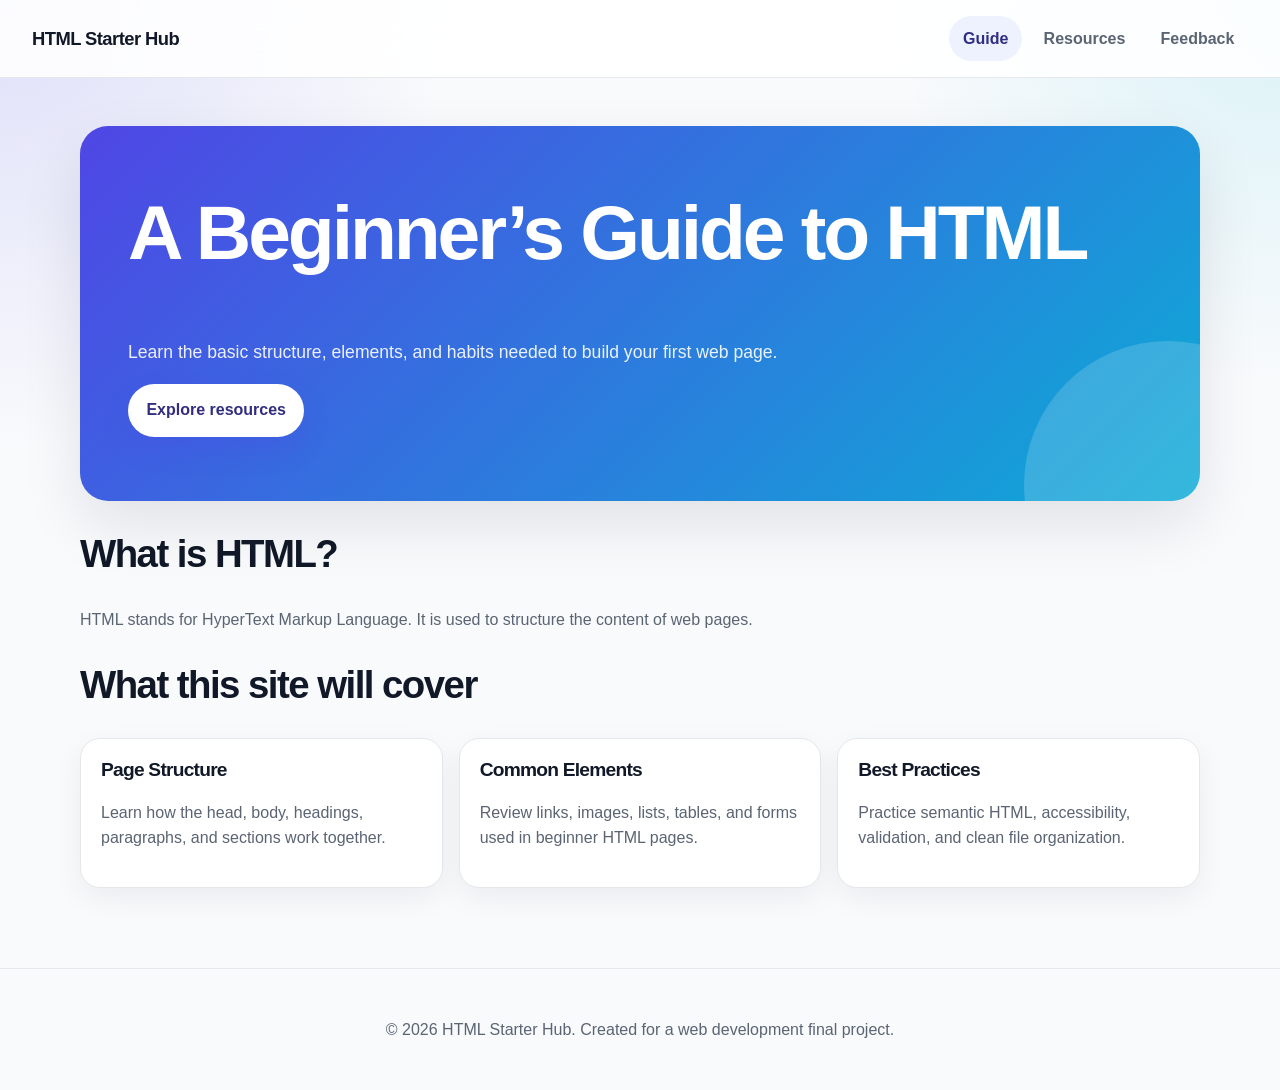
==== index.html @ e1043df8 "Add initial project scaffold Created the initial three-page structure for the HTML Starter Hub proje" ====
<!DOCTYPE html>
<html lang="en">

<head>
    <meta charset="UTF-8">
    <meta name="viewport" content="width=device-width, initial-scale=1.0">
    <title>HTML Starter Hub</title>
    <link rel="stylesheet" href="css/styles.css">
</head>

<body>
    <header class="site-header">
        <a class="site-logo" href="index.html">HTML Starter Hub</a>

        <nav aria-label="Main navigation">
            <ul class="nav-list">
                <li><a href="index.html" aria-current="page">Guide</a></li>
                <li><a href="resources.html">Resources</a></li>
                <li><a href="feedback.html">Feedback</a></li>
            </ul>
        </nav>
    </header>

    <main>
        <section class="hero">
            <h1>A Beginner’s Guide to HTML</h1>
            <p>
                Learn the basic structure, elements, and habits needed to build your first web page.
            </p>
            <a class="button" href="resources.html">Explore resources</a>
        </section>

        <section>
            <h2>What is HTML?</h2>
            <p>
                HTML stands for HyperText Markup Language. It is used to structure the content of web pages.
            </p>
        </section>

        <section>
            <h2>What this site will cover</h2>
            <div class="card-grid">
                <article class="card">
                    <h3>Page Structure</h3>
                    <p>Learn how the head, body, headings, paragraphs, and sections work together.</p>
                </article>

                <article class="card">
                    <h3>Common Elements</h3>
                    <p>Review links, images, lists, tables, and forms used in beginner HTML pages.</p>
                </article>

                <article class="card">
                    <h3>Best Practices</h3>
                    <p>Practice semantic HTML, accessibility, validation, and clean file organization.</p>
                </article>
            </div>
        </section>
    </main>

    <footer>
        <p>&copy; 2026 HTML Starter Hub. Created for a web development final project.</p>
    </footer>
</body>

</html>
---- css/styles.css ----
:root {
    --bg: #f8fafc;
    --surface: #ffffff;
    --surface-soft: #eef2ff;
    --text: #111827;
    --muted: #5b6473;
    --primary: #4f46e5;
    --primary-dark: #312e81;
    --accent: #06b6d4;
    --border: #e5e7eb;
    --success-bg: #ecfdf5;
    --success-text: #065f46;
    --shadow: 0 24px 60px rgba(15, 23, 42, 0.10);
    --radius: 1.25rem;
}

* {
    box-sizing: border-box;
}

html {
    scroll-behavior: smooth;
}

body {
    margin: 0;
    font-family: Arial, Helvetica, sans-serif;
    line-height: 1.6;
    color: var(--text);
    background:
        radial-gradient(circle at top left, rgba(79, 70, 229, 0.15), transparent 28rem),
        radial-gradient(circle at top right, rgba(6, 182, 212, 0.12), transparent 24rem),
        var(--bg);
}

img,
video,
iframe {
    max-width: 100%;
    height: auto;
}

a {
    color: var(--primary);
    text-decoration-thickness: 0.12em;
    text-underline-offset: 0.18em;
}

a:hover,
a:focus {
    color: var(--primary-dark);
}

a:focus-visible,
button:focus-visible,
input:focus-visible,
select:focus-visible,
textarea:focus-visible {
    outline: 3px solid rgba(79, 70, 229, 0.35);
    outline-offset: 3px;
}

.site-header {
    position: sticky;
    top: 0;
    z-index: 10;
    display: flex;
    flex-direction: column;
    gap: 1rem;
    padding: 1rem;
    background: rgba(255, 255, 255, 0.88);
    border-bottom: 1px solid var(--border);
    backdrop-filter: blur(18px);
}

.site-logo {
    color: var(--text);
    font-size: 1.15rem;
    font-weight: 800;
    text-decoration: none;
    letter-spacing: -0.03em;
}

.nav-list {
    display: flex;
    flex-direction: column;
    gap: 0.5rem;
    list-style: none;
    padding: 0;
    margin: 0;
}

.nav-list a {
    display: inline-block;
    padding: 0.6rem 0.85rem;
    color: var(--muted);
    font-weight: 700;
    text-decoration: none;
    border-radius: 999px;
}

.nav-list a:hover,
.nav-list a:focus,
.nav-list a[aria-current="page"] {
    color: var(--primary-dark);
    background: var(--surface-soft);
}

main {
    width: min(1120px, calc(100% - 2rem));
    margin: 0 auto;
    padding: 2rem 0 3rem;
}

section {
    margin-bottom: 2rem;
}

h1,
h2,
h3 {
    line-height: 1.1;
    margin-top: 0;
    letter-spacing: -0.04em;
}

h1 {
    font-size: clamp(2.25rem, 7vw, 4.8rem);
}

h2 {
    font-size: clamp(1.6rem, 4vw, 2.4rem);
}

h3 {
    font-size: 1.2rem;
}

p {
    color: var(--muted);
}

footer {
    padding: 2rem 1rem;
    text-align: center;
    border-top: 1px solid var(--border);
}

.hero,
.page-header {
    position: relative;
    overflow: hidden;
    padding: 3rem 1.25rem;
    color: #ffffff;
    background:
        linear-gradient(135deg, rgba(79, 70, 229, 0.96), rgba(6, 182, 212, 0.90)),
        var(--primary);
    border-radius: calc(var(--radius) + 0.5rem);
    box-shadow: var(--shadow);
}

.hero::after,
.page-header::after {
    content: "";
    position: absolute;
    width: 18rem;
    height: 18rem;
    right: -7rem;
    bottom: -8rem;
    background: rgba(255, 255, 255, 0.16);
    border-radius: 50%;
}

.hero h1,
.hero p,
.page-header h1,
.page-header p {
    position: relative;
    z-index: 1;
}

.hero p,
.page-header p {
    max-width: 680px;
    color: rgba(255, 255, 255, 0.90);
    font-size: 1.1rem;
}

.eyebrow {
    margin-bottom: 0.5rem;
    color: rgba(255, 255, 255, 0.85);
    font-size: 0.85rem;
    font-weight: 800;
    letter-spacing: 0.12em;
    text-transform: uppercase;
}

.button,
button {
    display: inline-block;
    width: fit-content;
    border: 0;
    border-radius: 999px;
    padding: 0.85rem 1.15rem;
    color: #ffffff;
    background: var(--primary);
    font: inherit;
    font-weight: 800;
    text-decoration: none;
    cursor: pointer;
    box-shadow: 0 12px 24px rgba(79, 70, 229, 0.25);
}

.hero .button {
    position: relative;
    z-index: 1;
    color: var(--primary-dark);
    background: #ffffff;
}

.button:hover,
.button:focus,
button:hover,
button:focus {
    color: #ffffff;
    background: var(--primary-dark);
}

.hero .button:hover,
.hero .button:focus {
    color: #ffffff;
    background: var(--primary-dark);
}

.content-panel,
.form-card,
.callout {
    padding: 1.25rem;
    background: rgba(255, 255, 255, 0.88);
    border: 1px solid var(--border);
    border-radius: var(--radius);
    box-shadow: 0 12px 35px rgba(15, 23, 42, 0.06);
}

.section-heading {
    max-width: 720px;
    margin-bottom: 1.5rem;
}

.card-grid {
    display: grid;
    grid-template-columns: 1fr;
    gap: 1rem;
}

.card,
.resource-card {
    padding: 1.25rem;
    background: var(--surface);
    border: 1px solid var(--border);
    border-radius: var(--radius);
    box-shadow: 0 10px 30px rgba(15, 23, 42, 0.06);
    transition: transform 180ms ease, box-shadow 180ms ease;
}

.card:hover,
.resource-card:hover {
    transform: translateY(-4px);
    box-shadow: var(--shadow);
}

.resource-card {
    display: flex;
    flex-direction: column;
    gap: 0.75rem;
}

.resource-card h3,
.resource-card p {
    margin: 0;
}

.tag {
    display: inline-block;
    width: fit-content;
    padding: 0.3rem 0.65rem;
    color: var(--primary-dark);
    background: var(--surface-soft);
    border-radius: 999px;
    font-size: 0.8rem;
    font-weight: 800;
}

.resource-card a {
    margin-top: auto;
    font-weight: 800;
}

.status-message {
    padding: 0.85rem 1rem;
    color: var(--muted);
    background: var(--surface-soft);
    border-radius: 0.9rem;
}

.callout {
    background:
        linear-gradient(135deg, rgba(238, 242, 255, 0.95), rgba(236, 253, 245, 0.95)),
        var(--surface);
}

.form-card {
    max-width: 760px;
}

.form-note {
    margin-top: -0.5rem;
}

.field {
    display: flex;
    flex-direction: column;
    gap: 0.45rem;
    margin-bottom: 1rem;
}

label {
    color: var(--text);
    font-weight: 800;
}

input,
select,
textarea {
    width: 100%;
    border: 1px solid var(--border);
    border-radius: 0.9rem;
    padding: 0.85rem 1rem;
    color: var(--text);
    background: #ffffff;
    font: inherit;
}

textarea {
    resize: vertical;
}

input:focus,
select:focus,
textarea:focus {
    border-color: var(--primary);
}

.form-response {
    margin-top: 1rem;
    font-weight: 700;
}

.success-message {
    padding: 0.9rem 1rem;
    color: var(--success-text);
    background: var(--success-bg);
    border: 1px solid rgba(6, 95, 70, 0.2);
    border-radius: 0.9rem;
}

pre {
    overflow-x: auto;
    padding: 1rem;
    color: #e5e7eb;
    background: #111827;
    border-radius: var(--radius);
}

code {
    font-family: "Courier New", Courier, monospace;
}

.two-column {
    display: grid;
    gap: 1.5rem;
}

@media (min-width: 768px) {
    .site-header {
        flex-direction: row;
        align-items: center;
        justify-content: space-between;
        padding: 1rem 2rem;
    }

    .nav-list {
        flex-direction: row;
        align-items: center;
    }

    main {
        padding-top: 3rem;
    }

    .hero,
    .page-header {
        padding: 4rem 3rem;
    }

    .content-panel,
    .form-card,
    .callout {
        padding: 2rem;
    }

    .card-grid {
        grid-template-columns: repeat(3, 1fr);
    }

    .two-column {
        grid-template-columns: 1fr 1fr;
    }
}
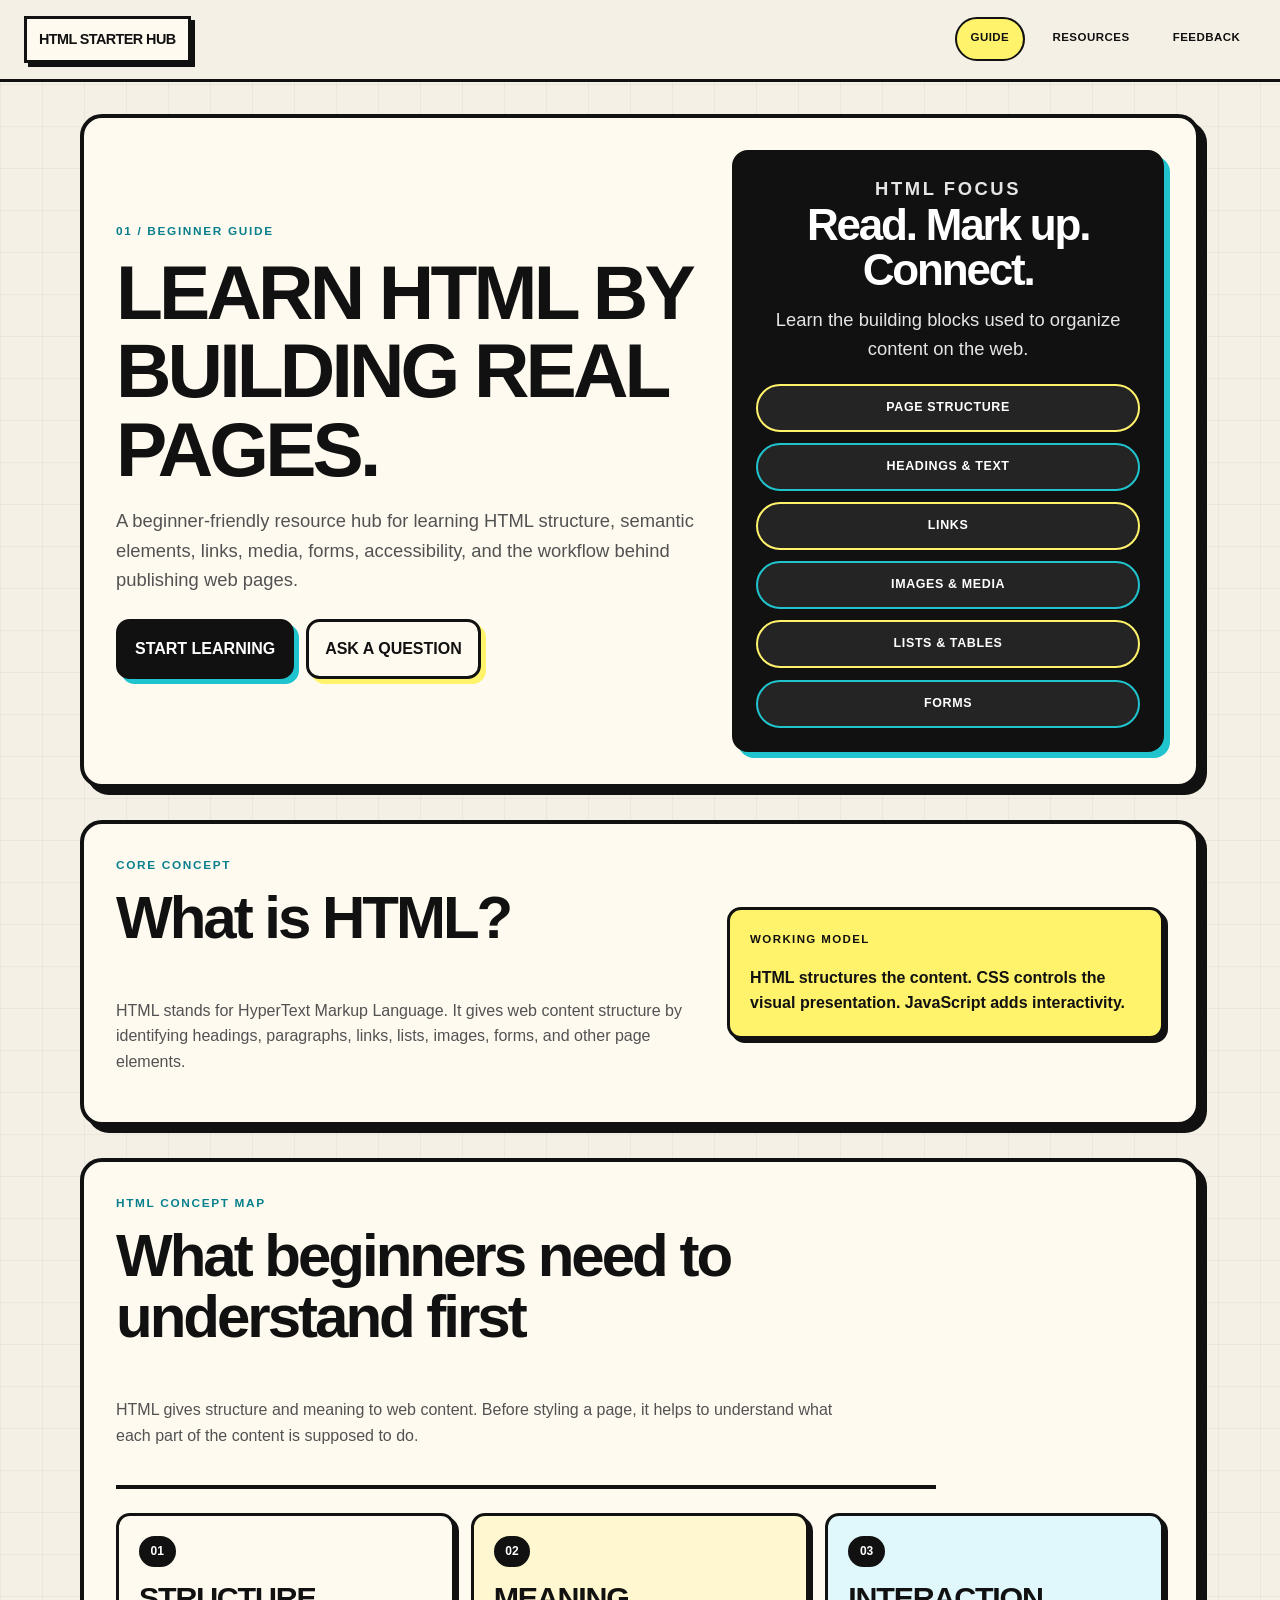
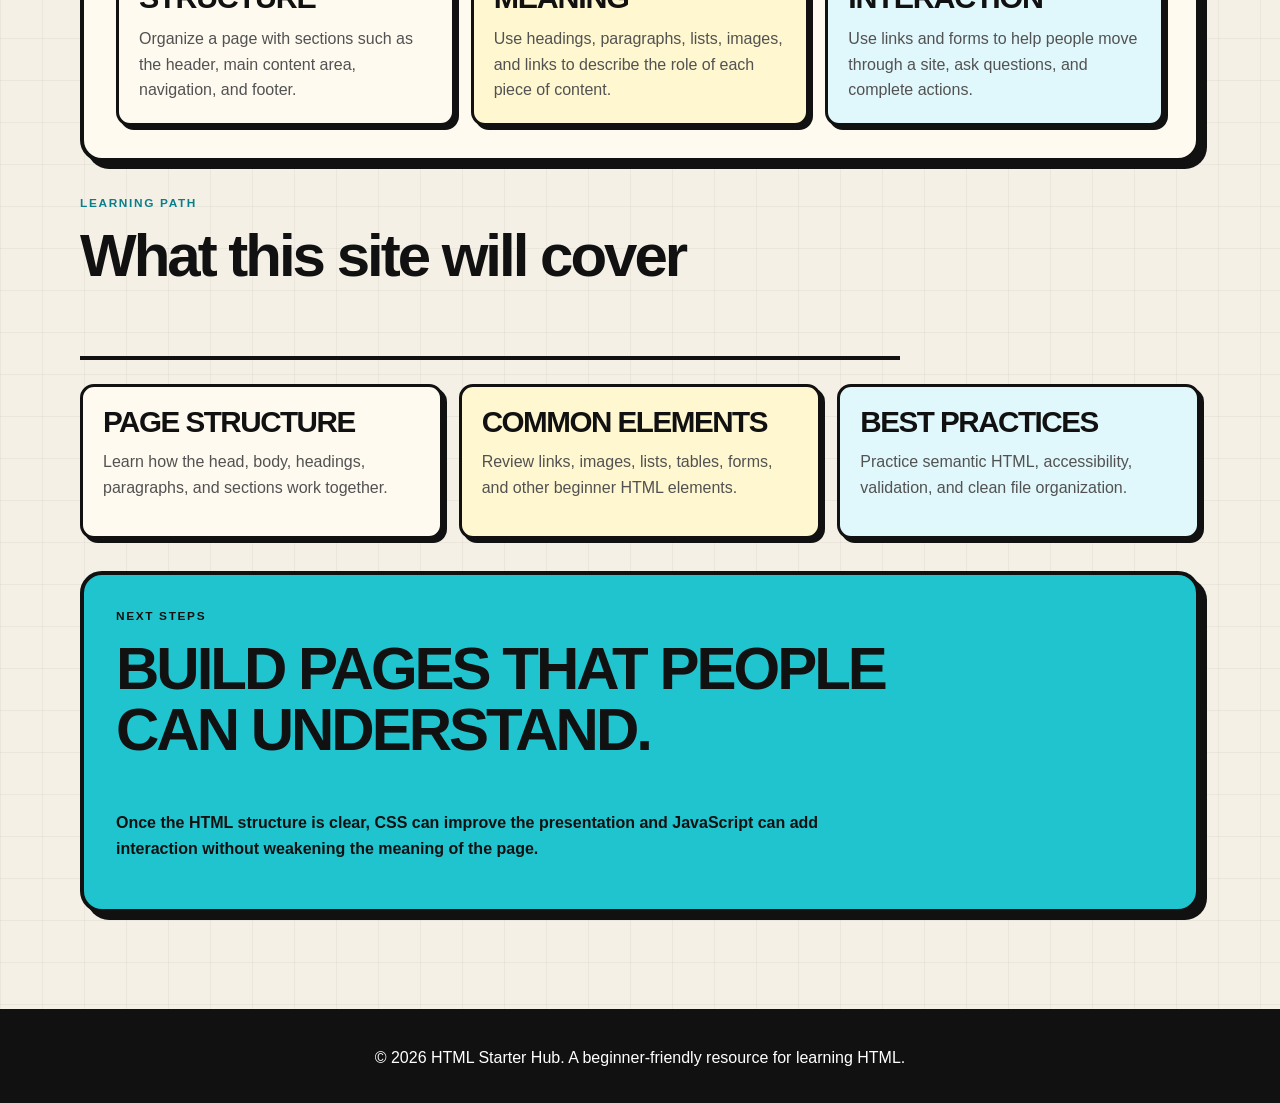
==== commit 01453070: "Apply responsive editorial redesign Replaced the stylesheet with a cleaner mobile-first responsive d" ====
--- a/index.html
+++ b/index.html
@@ -23,43 +23,147 @@
 
     <main>
         <section class="hero">
-            <h1>A Beginner’s Guide to HTML</h1>
-            <p>
-                Learn the basic structure, elements, and habits needed to build your first web page.
-            </p>
-            <a class="button" href="resources.html">Explore resources</a>
+            <div class="hero-copy">
+                <p class="eyebrow">01 / Beginner Guide</p>
+
+                <h1>
+                    Learn HTML by building real pages.
+                </h1>
+
+                <p>
+                    A beginner-friendly resource hub for learning HTML structure, semantic
+                    elements, links, media, forms, accessibility, and the workflow behind
+                    publishing web pages.
+                </p>
+
+                <div class="button-row">
+                    <a class="button" href="resources.html">Start learning</a>
+                    <a class="button button-secondary" href="feedback.html">Ask a question</a>
+                </div>
+            </div>
+
+            <aside class="hero-panel" aria-label="HTML learning focus">
+                <p class="panel-kicker">HTML focus</p>
+
+                <h2>Read. Mark up. Connect.</h2>
+
+                <p class="panel-text">
+                    Learn the building blocks used to organize content on the web.
+                </p>
+
+                <ul class="focus-list">
+                    <li>Page structure</li>
+                    <li>Headings & text</li>
+                    <li>Links</li>
+                    <li>Images & media</li>
+                    <li>Lists & tables</li>
+                    <li>Forms</li>
+                </ul>
+            </aside>
+        </section>
+
+        <section class="content-panel two-column">
+            <div>
+                <p class="eyebrow">Core concept</p>
+                <h2>What is HTML?</h2>
+                <p>
+                    HTML stands for HyperText Markup Language. It gives web content
+                    structure by identifying headings, paragraphs, links, lists, images,
+                    forms, and other page elements.
+                </p>
+            </div>
+
+            <div class="definition-box">
+                <p class="definition-label">Working model</p>
+                <p>
+                    HTML structures the content. CSS controls the visual presentation.
+                    JavaScript adds interactivity.
+                </p>
+            </div>
+        </section>
+
+        <section class="lesson-overview" aria-labelledby="lesson-overview-title">
+            <div class="lesson-intro">
+                <p class="eyebrow">HTML concept map</p>
+                <h2 id="lesson-overview-title">What beginners need to understand first</h2>
+                <p>
+                    HTML gives structure and meaning to web content. Before styling a page,
+                    it helps to understand what each part of the content is supposed to do.
+                </p>
+            </div>
+
+            <div class="lesson-list">
+                <article class="lesson-item">
+                    <p class="lesson-number">01</p>
+                    <h3>Structure</h3>
+                    <p>
+                        Organize a page with sections such as the header, main content area,
+                        navigation, and footer.
+                    </p>
+                </article>
+
+                <article class="lesson-item">
+                    <p class="lesson-number">02</p>
+                    <h3>Meaning</h3>
+                    <p>
+                        Use headings, paragraphs, lists, images, and links to describe the role
+                        of each piece of content.
+                    </p>
+                </article>
+
+                <article class="lesson-item">
+                    <p class="lesson-number">03</p>
+                    <h3>Interaction</h3>
+                    <p>
+                        Use links and forms to help people move through a site, ask questions,
+                        and complete actions.
+                    </p>
+                </article>
+            </div>
         </section>
 
         <section>
-            <h2>What is HTML?</h2>
-            <p>
-                HTML stands for HyperText Markup Language. It is used to structure the content of web pages.
-            </p>
-        </section>
+            <div class="section-heading">
+                <p class="eyebrow">Learning path</p>
+                <h2>What this site will cover</h2>
+            </div>
 
-        <section>
-            <h2>What this site will cover</h2>
             <div class="card-grid">
                 <article class="card">
                     <h3>Page Structure</h3>
-                    <p>Learn how the head, body, headings, paragraphs, and sections work together.</p>
+                    <p>
+                        Learn how the head, body, headings, paragraphs, and sections work together.
+                    </p>
                 </article>
 
                 <article class="card">
                     <h3>Common Elements</h3>
-                    <p>Review links, images, lists, tables, and forms used in beginner HTML pages.</p>
+                    <p>
+                        Review links, images, lists, tables, forms, and other beginner HTML elements.
+                    </p>
                 </article>
 
                 <article class="card">
                     <h3>Best Practices</h3>
-                    <p>Practice semantic HTML, accessibility, validation, and clean file organization.</p>
+                    <p>
+                        Practice semantic HTML, accessibility, validation, and clean file organization.
+                    </p>
                 </article>
             </div>
+        </section>
+
+        <section class="callout">
+            <p class="eyebrow">Next steps</p>
+            <h2>Build pages that people can understand.</h2>
+            <p>
+                Once the HTML structure is clear, CSS can improve the presentation and
+                JavaScript can add interaction without weakening the meaning of the page.
+            </p>
         </section>
     </main>
 
     <footer>
-        <p>&copy; 2026 HTML Starter Hub. Created for a web development final project.</p>
+        <p>&copy; 2026 HTML Starter Hub. A beginner-friendly resource for learning HTML.</p>
     </footer>
 </body>
 
--- a/css/styles.css
+++ b/css/styles.css
@@ -1,20 +1,29 @@
 :root {
-    --bg: #f8fafc;
-    --surface: #ffffff;
-    --surface-soft: #eef2ff;
-    --text: #111827;
-    --muted: #5b6473;
-    --primary: #4f46e5;
-    --primary-dark: #312e81;
-    --accent: #06b6d4;
-    --border: #e5e7eb;
-    --success-bg: #ecfdf5;
-    --success-text: #065f46;
-    --shadow: 0 24px 60px rgba(15, 23, 42, 0.10);
-    --radius: 1.25rem;
-}
-
-* {
+    --bg: #f5f0e6;
+    --surface: #fffaf0;
+    --surface-alt: #fff7cf;
+    --surface-blue: #e0f7fb;
+    --ink: #111111;
+    --muted: #525252;
+    --line: #111111;
+    --accent: #20c4cf;
+    --accent-dark: #087f8c;
+    --yellow: #fff36b;
+    --dark: #111111;
+    --white: #ffffff;
+    --success-bg: #e9f8ed;
+    --success-text: #0c5c2e;
+    --radius: 22px;
+    --shadow: 7px 7px 0 var(--line);
+    --shadow-small: 4px 4px 0 var(--line);
+    --max-width: 1120px;
+}
+
+/* Base */
+
+*,
+*::before,
+*::after {
     box-sizing: border-box;
 }
 
@@ -24,13 +33,15 @@
 
 body {
     margin: 0;
+    color: var(--ink);
+    background-color: var(--bg);
+    background-image:
+        linear-gradient(rgba(17, 17, 17, 0.045) 1px, transparent 1px),
+        linear-gradient(90deg, rgba(17, 17, 17, 0.045) 1px, transparent 1px);
+    background-size: 42px 42px;
     font-family: Arial, Helvetica, sans-serif;
     line-height: 1.6;
-    color: var(--text);
-    background:
-        radial-gradient(circle at top left, rgba(79, 70, 229, 0.15), transparent 28rem),
-        radial-gradient(circle at top right, rgba(6, 182, 212, 0.12), transparent 24rem),
-        var(--bg);
+    overflow-x: hidden;
 }
 
 img,
@@ -41,14 +52,16 @@
 }
 
 a {
-    color: var(--primary);
-    text-decoration-thickness: 0.12em;
-    text-underline-offset: 0.18em;
-}
-
-a:hover,
-a:focus {
-    color: var(--primary-dark);
+    color: inherit;
+}
+
+code {
+    font-family: "Courier New", Courier, monospace;
+}
+
+::selection {
+    color: var(--ink);
+    background: var(--yellow);
 }
 
 a:focus-visible,
@@ -56,265 +69,618 @@
 input:focus-visible,
 select:focus-visible,
 textarea:focus-visible {
-    outline: 3px solid rgba(79, 70, 229, 0.35);
-    outline-offset: 3px;
-}
+    outline: 4px solid var(--accent);
+    outline-offset: 4px;
+}
+
+/* Header and navigation */
 
 .site-header {
-    position: sticky;
-    top: 0;
-    z-index: 10;
-    display: flex;
-    flex-direction: column;
+    display: grid;
     gap: 1rem;
     padding: 1rem;
-    background: rgba(255, 255, 255, 0.88);
-    border-bottom: 1px solid var(--border);
-    backdrop-filter: blur(18px);
+    background: rgba(245, 240, 230, 0.97);
+    border-bottom: 3px solid var(--line);
 }
 
 .site-logo {
-    color: var(--text);
-    font-size: 1.15rem;
-    font-weight: 800;
+    display: inline-block;
+    width: fit-content;
+    max-width: 100%;
+    padding: 0.55rem 0.75rem;
+    color: var(--ink);
+    background: var(--surface);
+    border: 3px solid var(--line);
+    box-shadow: var(--shadow-small);
+    font-size: 0.9rem;
+    font-weight: 900;
+    letter-spacing: -0.04em;
     text-decoration: none;
-    letter-spacing: -0.03em;
+    text-transform: uppercase;
+}
+
+.site-logo:hover,
+.site-logo:focus {
+    background: var(--yellow);
 }
 
 .nav-list {
-    display: flex;
-    flex-direction: column;
+    display: grid;
+    grid-template-columns: repeat(3, minmax(0, 1fr));
     gap: 0.5rem;
-    list-style: none;
     padding: 0;
     margin: 0;
+    list-style: none;
 }
 
 .nav-list a {
-    display: inline-block;
-    padding: 0.6rem 0.85rem;
-    color: var(--muted);
-    font-weight: 700;
+    display: block;
+    min-height: 44px;
+    padding: 0.7rem 0.35rem;
+    color: var(--ink);
+    border: 2px solid transparent;
+    border-radius: 999px;
+    font-size: 0.68rem;
+    font-weight: 900;
+    letter-spacing: 0.04em;
+    text-align: center;
     text-decoration: none;
-    border-radius: 999px;
+    text-transform: uppercase;
 }
 
 .nav-list a:hover,
 .nav-list a:focus,
 .nav-list a[aria-current="page"] {
-    color: var(--primary-dark);
-    background: var(--surface-soft);
-}
+    background: var(--yellow);
+    border-color: var(--line);
+}
+
+/* Main layout */
 
 main {
-    width: min(1120px, calc(100% - 2rem));
+    width: min(100% - 1rem, var(--max-width));
     margin: 0 auto;
-    padding: 2rem 0 3rem;
+    padding: 1rem 0 4rem;
 }
 
 section {
-    margin-bottom: 2rem;
-}
+    margin-bottom: 1.5rem;
+}
+
+/* Typography */
 
 h1,
 h2,
 h3 {
-    line-height: 1.1;
     margin-top: 0;
-    letter-spacing: -0.04em;
+    color: var(--ink);
+    line-height: 1.02;
+    letter-spacing: -0.05em;
 }
 
 h1 {
-    font-size: clamp(2.25rem, 7vw, 4.8rem);
+    font-size: clamp(2.45rem, 9vw, 5rem);
 }
 
 h2 {
-    font-size: clamp(1.6rem, 4vw, 2.4rem);
+    font-size: clamp(1.9rem, 7vw, 3.75rem);
 }
 
 h3 {
-    font-size: 1.2rem;
+    font-size: clamp(1.25rem, 4vw, 1.85rem);
 }
 
 p {
     color: var(--muted);
 }
 
-footer {
-    padding: 2rem 1rem;
-    text-align: center;
-    border-top: 1px solid var(--border);
-}
-
-.hero,
-.page-header {
-    position: relative;
-    overflow: hidden;
-    padding: 3rem 1.25rem;
-    color: #ffffff;
-    background:
-        linear-gradient(135deg, rgba(79, 70, 229, 0.96), rgba(6, 182, 212, 0.90)),
-        var(--primary);
-    border-radius: calc(var(--radius) + 0.5rem);
-    box-shadow: var(--shadow);
-}
-
-.hero::after,
-.page-header::after {
-    content: "";
-    position: absolute;
-    width: 18rem;
-    height: 18rem;
-    right: -7rem;
-    bottom: -8rem;
-    background: rgba(255, 255, 255, 0.16);
-    border-radius: 50%;
-}
-
-.hero h1,
-.hero p,
-.page-header h1,
-.page-header p {
-    position: relative;
-    z-index: 1;
-}
-
-.hero p,
-.page-header p {
-    max-width: 680px;
-    color: rgba(255, 255, 255, 0.90);
-    font-size: 1.1rem;
-}
-
-.eyebrow {
-    margin-bottom: 0.5rem;
-    color: rgba(255, 255, 255, 0.85);
-    font-size: 0.85rem;
-    font-weight: 800;
-    letter-spacing: 0.12em;
-    text-transform: uppercase;
+.eyebrow,
+.panel-kicker {
+    margin: 0 0 0.75rem;
+    color: var(--accent-dark);
+    font-size: 0.74rem;
+    font-weight: 900;
+    letter-spacing: 0.14em;
+    text-transform: uppercase;
+}
+
+/* Buttons */
+
+.button-row {
+    display: grid;
+    gap: 0.75rem;
+    margin-top: 1.5rem;
 }
 
 .button,
 button {
     display: inline-block;
-    width: fit-content;
-    border: 0;
-    border-radius: 999px;
-    padding: 0.85rem 1.15rem;
-    color: #ffffff;
-    background: var(--primary);
+    width: 100%;
+    min-height: 48px;
+    padding: 0.9rem 1rem;
+    color: var(--white);
+    background: var(--dark);
+    border: 3px solid var(--line);
+    border-radius: 0.85rem;
+    box-shadow: 5px 5px 0 var(--accent);
     font: inherit;
-    font-weight: 800;
+    font-weight: 900;
+    text-align: center;
     text-decoration: none;
+    text-transform: uppercase;
     cursor: pointer;
-    box-shadow: 0 12px 24px rgba(79, 70, 229, 0.25);
-}
-
-.hero .button {
-    position: relative;
-    z-index: 1;
-    color: var(--primary-dark);
-    background: #ffffff;
+    transition:
+        transform 160ms ease,
+        box-shadow 160ms ease,
+        background 160ms ease,
+        color 160ms ease;
+}
+
+.button-secondary,
+.button-outline {
+    color: var(--ink);
+    background: var(--surface);
+    box-shadow: 5px 5px 0 var(--yellow);
 }
 
 .button:hover,
 .button:focus,
 button:hover,
 button:focus {
-    color: #ffffff;
-    background: var(--primary-dark);
-}
-
-.hero .button:hover,
-.hero .button:focus {
-    color: #ffffff;
-    background: var(--primary-dark);
-}
-
+    color: var(--ink);
+    background: var(--yellow);
+    box-shadow: 7px 7px 0 var(--line);
+    transform: translate(-2px, -2px);
+}
+
+/* Shared card frame */
+
+.hero,
 .content-panel,
 .form-card,
-.callout {
+.callout,
+.page-header,
+.concept-panel,
+.lesson-overview,
+.code-showcase {
+    padding: clamp(1.25rem, 4vw, 2rem);
+    background: var(--surface);
+    border: 4px solid var(--line);
+    border-radius: var(--radius);
+    box-shadow: var(--shadow);
+}
+
+/* Hero */
+
+.hero {
+    display: grid;
+    gap: 1.25rem;
+}
+
+.hero h1 {
+    max-width: 880px;
+    margin-bottom: 1rem;
+    text-transform: uppercase;
+}
+
+.hero p:not(.eyebrow) {
+    max-width: 720px;
+    margin-bottom: 0;
+    font-size: clamp(1rem, 2vw, 1.15rem);
+}
+
+.hero-panel {
     padding: 1.25rem;
-    background: rgba(255, 255, 255, 0.88);
-    border: 1px solid var(--border);
-    border-radius: var(--radius);
-    box-shadow: 0 12px 35px rgba(15, 23, 42, 0.06);
-}
-
-.section-heading {
+    color: var(--white);
+    background: var(--dark);
+    border: 4px solid var(--line);
+    border-radius: calc(var(--radius) - 6px);
+    box-shadow: 6px 6px 0 var(--accent);
+}
+
+.hero-panel h2 {
+    max-width: 680px;
+    margin-bottom: 0.75rem;
+    color: var(--white);
+    font-size: clamp(1.75rem, 6vw, 2.75rem);
+    text-align: center;
+}
+
+.hero-panel p {
+    color: #e5e5e5;
+    text-align: center;
+}
+
+.panel-kicker {
+    color: var(--yellow);
+    text-align: center;
+}
+
+.panel-text {
+    max-width: 580px;
+    margin: 0 auto;
+}
+
+.focus-list,
+.check-list {
+    display: grid;
+    grid-template-columns: 1fr;
+    gap: 0.7rem;
+    width: 100%;
     max-width: 720px;
+    padding: 0;
+    margin: 1.25rem auto 0;
+    list-style: none;
+}
+
+.focus-list li,
+.check-list li {
+    display: flex;
+    align-items: center;
+    justify-content: center;
+    min-height: 3rem;
+    padding: 0.75rem 0.9rem;
+    color: var(--white);
+    background: rgba(255, 255, 255, 0.08);
+    border: 2px solid rgba(255, 255, 255, 0.25);
+    border-radius: 999px;
+    font-size: 0.78rem;
+    font-weight: 900;
+    letter-spacing: 0.05em;
+    text-align: center;
+    text-transform: uppercase;
+}
+
+.focus-list li:nth-child(odd),
+.check-list li:nth-child(odd) {
+    border-color: var(--yellow);
+}
+
+.focus-list li:nth-child(even),
+.check-list li:nth-child(even) {
+    border-color: var(--accent);
+}
+
+.check-list li::before {
+    content: "✓";
+    display: inline-grid;
+    place-items: center;
+    width: 1.25rem;
+    height: 1.25rem;
+    margin-right: 0.55rem;
+    color: var(--ink);
+    background: var(--yellow);
+    border: 2px solid var(--line);
+    border-radius: 0.25rem;
+    font-size: 0.8rem;
+    font-weight: 900;
+    flex: 0 0 auto;
+}
+
+/* What is HTML section */
+
+.two-column {
+    display: grid;
+    gap: 1.25rem;
+}
+
+.definition-box {
+    padding: 1.25rem;
+    background: var(--yellow);
+    border: 3px solid var(--line);
+    border-radius: calc(var(--radius) - 8px);
+    box-shadow: var(--shadow-small);
+}
+
+.definition-box p {
+    margin-bottom: 0;
+    color: var(--ink);
+    font-weight: 800;
+}
+
+.definition-label {
+    margin: 0 0 0.6rem;
+    color: var(--ink);
+    font-size: 0.72rem;
+    font-weight: 900;
+    letter-spacing: 0.12em;
+    text-transform: uppercase;
+}
+
+/* Concept / lesson overview */
+
+.concept-panel,
+.lesson-overview {
+    background: var(--surface);
+}
+
+.section-heading,
+.lesson-intro {
+    max-width: 820px;
     margin-bottom: 1.5rem;
-}
+    padding-bottom: 1.25rem;
+    border-bottom: 4px solid var(--line);
+}
+
+.section-heading p,
+.lesson-intro p {
+    max-width: 720px;
+}
+
+.concept-grid,
+.lesson-list {
+    display: grid;
+    grid-template-columns: 1fr;
+    gap: 1rem;
+}
+
+.concept-card,
+.lesson-item {
+    min-width: 0;
+    padding: 1.25rem;
+    background: var(--surface);
+    border: 3px solid var(--line);
+    border-radius: calc(var(--radius) - 8px);
+    box-shadow: var(--shadow-small);
+}
+
+.concept-card:nth-child(2),
+.lesson-item:nth-child(2) {
+    background: var(--surface-alt);
+}
+
+.concept-card:nth-child(3),
+.lesson-item:nth-child(3) {
+    background: var(--surface-blue);
+}
+
+.concept-number,
+.lesson-number {
+    display: inline-block;
+    margin: 0 0 0.9rem;
+    padding: 0.25rem 0.6rem;
+    color: var(--white);
+    background: var(--dark);
+    border: 2px solid var(--line);
+    border-radius: 999px;
+    font-size: 0.75rem;
+    font-weight: 900;
+}
+
+.concept-card h3,
+.lesson-item h3 {
+    margin-bottom: 0.75rem;
+    font-size: clamp(1.35rem, 5vw, 1.9rem);
+    line-height: 1.08;
+    letter-spacing: -0.04em;
+    text-transform: uppercase;
+    overflow-wrap: break-word;
+}
+
+.concept-card p,
+.lesson-item p {
+    margin-top: 0;
+}
+
+.concept-card p:last-child,
+.lesson-item p:last-child {
+    margin-bottom: 0;
+}
+
+.concept-card code,
+.lesson-item code {
+    display: inline-block;
+    max-width: 100%;
+    padding: 0.12rem 0.28rem;
+    color: var(--ink);
+    background: var(--yellow);
+    border: 1px solid var(--line);
+    border-radius: 0.25rem;
+    font-size: 0.9em;
+    overflow-wrap: anywhere;
+}
+
+/* Optional code showcase, if still present in the HTML */
+
+.code-showcase {
+    display: grid;
+    gap: 1.25rem;
+}
+
+.code-copy p {
+    max-width: 620px;
+}
+
+.code-card {
+    min-width: 0;
+    color: #e7faff;
+    background: #151515;
+    border: 4px solid var(--line);
+    border-radius: calc(var(--radius) - 8px);
+    box-shadow: 6px 6px 0 var(--accent);
+    overflow: hidden;
+}
+
+.code-card-top {
+    display: flex;
+    gap: 0.5rem;
+    padding: 0.75rem;
+    background: var(--yellow);
+    border-bottom: 4px solid var(--line);
+}
+
+.code-card-top span {
+    width: 0.85rem;
+    height: 0.85rem;
+    background: var(--surface);
+    border: 2px solid var(--line);
+    border-radius: 50%;
+}
+
+.code-card pre,
+pre {
+    max-height: 320px;
+    overflow: auto;
+    margin: 0;
+    padding: 1rem;
+    color: #e7faff;
+    background: #151515;
+    font-size: 0.72rem;
+    line-height: 1.65;
+    white-space: pre;
+}
+
+/* Learning cards and resource cards */
 
 .card-grid {
     display: grid;
     grid-template-columns: 1fr;
     gap: 1rem;
+    counter-reset: resource-card;
 }
 
 .card,
-.resource-card {
-    padding: 1.25rem;
-    background: var(--surface);
-    border: 1px solid var(--border);
-    border-radius: var(--radius);
-    box-shadow: 0 10px 30px rgba(15, 23, 42, 0.06);
-    transition: transform 180ms ease, box-shadow 180ms ease;
-}
-
-.card:hover,
-.resource-card:hover {
-    transform: translateY(-4px);
-    box-shadow: var(--shadow);
-}
-
 .resource-card {
     display: flex;
     flex-direction: column;
     gap: 0.75rem;
-}
-
-.resource-card h3,
+    min-width: 0;
+    min-height: auto;
+    padding: 1.25rem;
+    background: var(--surface);
+    border: 3px solid var(--line);
+    border-radius: calc(var(--radius) - 8px);
+    box-shadow: var(--shadow-small);
+    transition:
+        transform 160ms ease,
+        box-shadow 160ms ease;
+}
+
+.card:nth-child(2),
+.resource-card:nth-child(3n + 2) {
+    background: var(--surface-alt);
+}
+
+.card:nth-child(3),
+.resource-card:nth-child(3n) {
+    background: var(--surface-blue);
+}
+
+.card:hover,
+.resource-card:hover {
+    box-shadow: var(--shadow);
+    transform: translate(-3px, -3px);
+}
+
+.card h3,
+.resource-card h3 {
+    margin-bottom: 0;
+    text-transform: uppercase;
+    overflow-wrap: break-word;
+}
+
+.card p,
 .resource-card p {
-    margin: 0;
+    margin-top: 0;
+}
+
+.resource-card::before {
+    counter-increment: resource-card;
+    content: "0" counter(resource-card);
+    width: fit-content;
+    padding: 0.25rem 0.5rem;
+    color: var(--white);
+    background: var(--dark);
+    border: 2px solid var(--line);
+    border-radius: 999px;
+    font-size: 0.75rem;
+    font-weight: 900;
+}
+
+.resource-card a {
+    margin-top: auto;
+    font-weight: 900;
+    text-transform: uppercase;
+    text-decoration-thickness: 0.16em;
+    text-underline-offset: 0.2em;
 }
 
 .tag {
     display: inline-block;
     width: fit-content;
-    padding: 0.3rem 0.65rem;
-    color: var(--primary-dark);
-    background: var(--surface-soft);
+    padding: 0.25rem 0.55rem;
+    color: var(--ink);
+    background: var(--accent);
+    border: 2px solid var(--line);
     border-radius: 999px;
-    font-size: 0.8rem;
+    font-size: 0.75rem;
+    font-weight: 900;
+    letter-spacing: 0.08em;
+    text-transform: uppercase;
+}
+
+.status-message {
+    display: inline-block;
+    padding: 0.65rem 0.85rem;
+    color: var(--ink);
+    background: var(--yellow);
+    border: 3px solid var(--line);
+    border-radius: 999px;
     font-weight: 800;
 }
 
-.resource-card a {
-    margin-top: auto;
-    font-weight: 800;
-}
-
-.status-message {
-    padding: 0.85rem 1rem;
-    color: var(--muted);
-    background: var(--surface-soft);
-    border-radius: 0.9rem;
-}
+/* Callout */
 
 .callout {
-    background:
-        linear-gradient(135deg, rgba(238, 242, 255, 0.95), rgba(236, 253, 245, 0.95)),
-        var(--surface);
-}
+    background: var(--accent);
+}
+
+.callout h2 {
+    max-width: 900px;
+    text-transform: uppercase;
+}
+
+.callout p {
+    max-width: 760px;
+    color: var(--ink);
+    font-weight: 700;
+}
+
+/* Resources and feedback page headers */
+
+.page-header {
+    color: var(--white);
+    background: var(--dark);
+}
+
+.page-header h1 {
+    max-width: 900px;
+    color: var(--white);
+    font-size: clamp(2.35rem, 8vw, 4.8rem);
+    text-transform: uppercase;
+}
+
+.page-header p {
+    max-width: 760px;
+    color: #e5e5e5;
+}
+
+.page-header .eyebrow {
+    color: var(--yellow);
+}
+
+/* Forms */
 
 .form-card {
-    max-width: 760px;
+    max-width: 860px;
+}
+
+.form-card h2 {
+    text-transform: uppercase;
 }
 
 .form-note {
-    margin-top: -0.5rem;
+    margin-top: -0.4rem;
 }
 
 .field {
@@ -325,95 +691,264 @@
 }
 
 label {
-    color: var(--text);
-    font-weight: 800;
+    color: var(--ink);
+    font-weight: 900;
 }
 
 input,
 select,
 textarea {
     width: 100%;
-    border: 1px solid var(--border);
-    border-radius: 0.9rem;
     padding: 0.85rem 1rem;
-    color: var(--text);
-    background: #ffffff;
+    color: var(--ink);
+    background: var(--white);
+    border: 3px solid var(--line);
+    border-radius: 0.7rem;
     font: inherit;
-}
-
-textarea {
-    resize: vertical;
 }
 
 input:focus,
 select:focus,
 textarea:focus {
-    border-color: var(--primary);
+    background: #ffffff;
+    border-color: var(--accent-dark);
+}
+
+textarea {
+    resize: vertical;
 }
 
 .form-response {
     margin-top: 1rem;
-    font-weight: 700;
+    font-weight: 900;
 }
 
 .success-message {
-    padding: 0.9rem 1rem;
+    padding: 0.85rem 1rem;
     color: var(--success-text);
     background: var(--success-bg);
-    border: 1px solid rgba(6, 95, 70, 0.2);
-    border-radius: 0.9rem;
-}
-
-pre {
-    overflow-x: auto;
-    padding: 1rem;
-    color: #e5e7eb;
-    background: #111827;
+    border: 3px solid var(--success-text);
+    border-radius: 0.7rem;
+}
+
+/* Media */
+
+.media-wrapper {
+    overflow: hidden;
+    background: var(--surface);
+    border: 4px solid var(--line);
     border-radius: var(--radius);
-}
-
-code {
-    font-family: "Courier New", Courier, monospace;
-}
-
-.two-column {
-    display: grid;
-    gap: 1.5rem;
-}
-
-@media (min-width: 768px) {
+    box-shadow: var(--shadow);
+}
+
+.media-wrapper iframe,
+.media-wrapper video {
+    display: block;
+    width: 100%;
+    aspect-ratio: 16 / 9;
+    border: 0;
+}
+
+/* Footer */
+
+footer {
+    padding: 2rem 1rem;
+    color: var(--white);
+    background: var(--dark);
+    border-top: 4px solid var(--line);
+    text-align: center;
+}
+
+footer p {
+    margin: 0;
+    color: var(--white);
+}
+
+/* Tablet */
+
+@media (min-width: 700px) {
     .site-header {
-        flex-direction: row;
+        position: sticky;
+        top: 0;
+        z-index: 50;
+        grid-template-columns: auto 1fr;
         align-items: center;
-        justify-content: space-between;
-        padding: 1rem 2rem;
+        padding: 1rem 1.5rem;
     }
 
     .nav-list {
-        flex-direction: row;
+        display: flex;
+        justify-content: flex-end;
         align-items: center;
+        gap: 0.75rem;
+    }
+
+    .nav-list a {
+        padding: 0.55rem 0.85rem;
+        font-size: 0.72rem;
     }
 
     main {
-        padding-top: 3rem;
+        width: min(100% - 2rem, var(--max-width));
+        padding-top: 1.5rem;
+    }
+
+    section {
+        margin-bottom: 1.75rem;
+    }
+
+    .button-row {
+        display: flex;
+        flex-wrap: wrap;
+    }
+
+    .button,
+    button {
+        width: fit-content;
+    }
+
+    .focus-list,
+    .check-list {
+        grid-template-columns: repeat(2, minmax(0, 1fr));
+    }
+
+    .concept-grid,
+    .lesson-list,
+    .card-grid {
+        grid-template-columns: repeat(2, minmax(0, 1fr));
+    }
+
+    .concept-card:first-child,
+    .lesson-item:first-child {
+        grid-column: 1 / -1;
+    }
+
+    .code-showcase {
+        grid-template-columns: 1fr;
+    }
+}
+
+/* Desktop */
+
+@media (min-width: 1000px) {
+    main {
+        width: min(var(--max-width), calc(100% - 3rem));
+        padding-top: 2rem;
+    }
+
+    section {
+        margin-bottom: 2rem;
+    }
+
+    .hero {
+        grid-template-columns: minmax(0, 1.15fr) minmax(300px, 0.85fr);
+        align-items: center;
+        gap: 2rem;
+    }
+
+    .hero-panel {
+        align-self: stretch;
+        display: flex;
+        flex-direction: column;
+        justify-content: center;
+    }
+
+    .focus-list,
+    .check-list {
+        grid-template-columns: 1fr;
+    }
+
+    .two-column {
+        grid-template-columns: 1.15fr 0.85fr;
+        align-items: center;
+    }
+
+    .concept-grid,
+    .lesson-list,
+    .card-grid {
+        grid-template-columns: repeat(3, minmax(0, 1fr));
+    }
+
+    .concept-card:first-child,
+    .lesson-item:first-child {
+        grid-column: auto;
+    }
+
+    .code-showcase {
+        grid-template-columns: minmax(0, 0.8fr) minmax(0, 1.2fr);
+        align-items: start;
+    }
+}
+
+/* Wide desktop */
+
+@media (min-width: 1200px) {
+    h1 {
+        font-size: clamp(4.8rem, 6vw, 5.8rem);
+    }
+
+    .page-header h1 {
+        font-size: clamp(4rem, 5vw, 5.2rem);
+    }
+}
+
+/* Very small phones */
+
+@media (max-width: 380px) {
+    main {
+        width: min(100% - 0.75rem, var(--max-width));
+    }
+
+    .site-header {
+        padding: 0.85rem;
+    }
+
+    .site-logo {
+        font-size: 0.78rem;
+    }
+
+    .nav-list {
+        gap: 0.35rem;
+    }
+
+    .nav-list a {
+        font-size: 0.6rem;
+        padding-inline: 0.2rem;
     }
 
     .hero,
-    .page-header {
-        padding: 4rem 3rem;
-    }
-
     .content-panel,
     .form-card,
-    .callout {
-        padding: 2rem;
-    }
-
-    .card-grid {
-        grid-template-columns: repeat(3, 1fr);
-    }
-
-    .two-column {
-        grid-template-columns: 1fr 1fr;
+    .callout,
+    .page-header,
+    .concept-panel,
+    .lesson-overview,
+    .code-showcase {
+        border-width: 3px;
+        box-shadow: 5px 5px 0 var(--line);
+    }
+
+    .hero-panel,
+    .card,
+    .resource-card,
+    .concept-card,
+    .lesson-item,
+    .definition-box {
+        border-width: 3px;
+        box-shadow: 4px 4px 0 var(--line);
+    }
+}
+
+/* Reduced motion */
+
+@media (prefers-reduced-motion: reduce) {
+    html {
+        scroll-behavior: auto;
+    }
+
+    *,
+    *::before,
+    *::after {
+        transition: none !important;
     }
 }
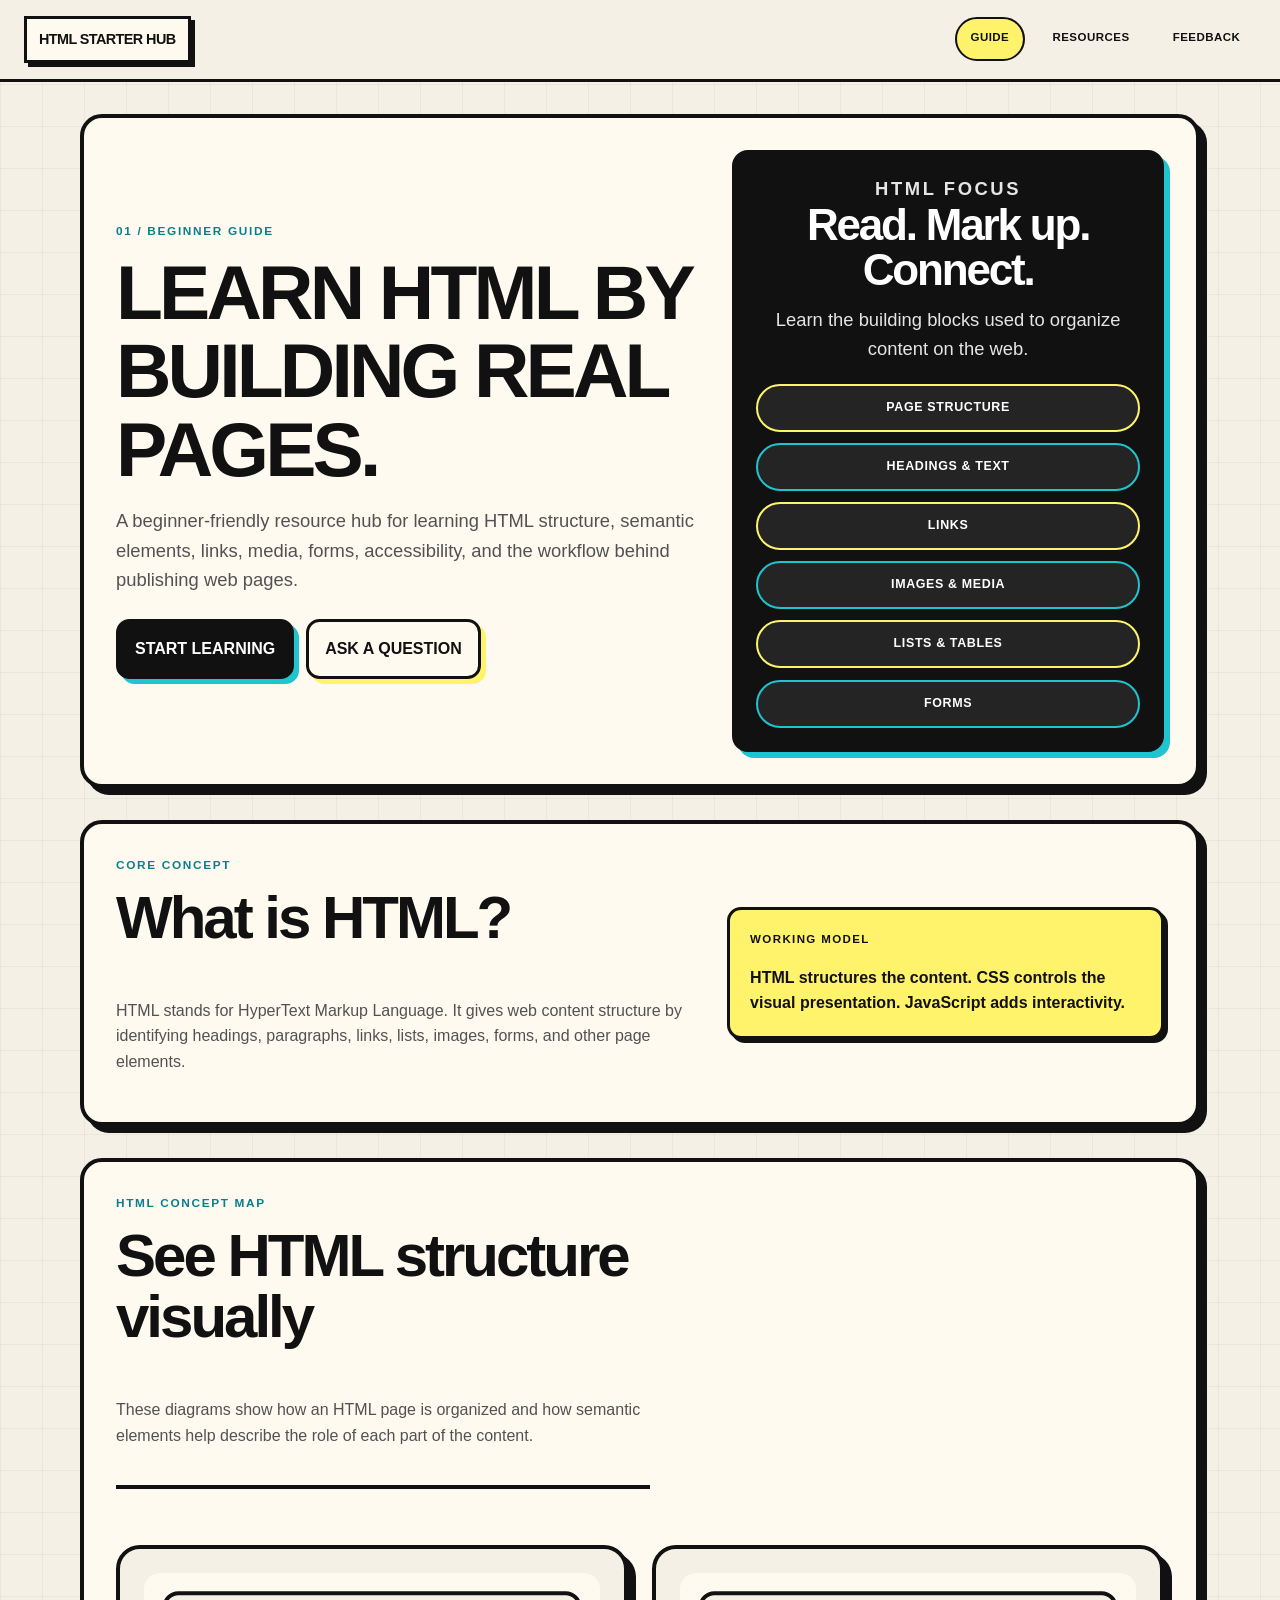
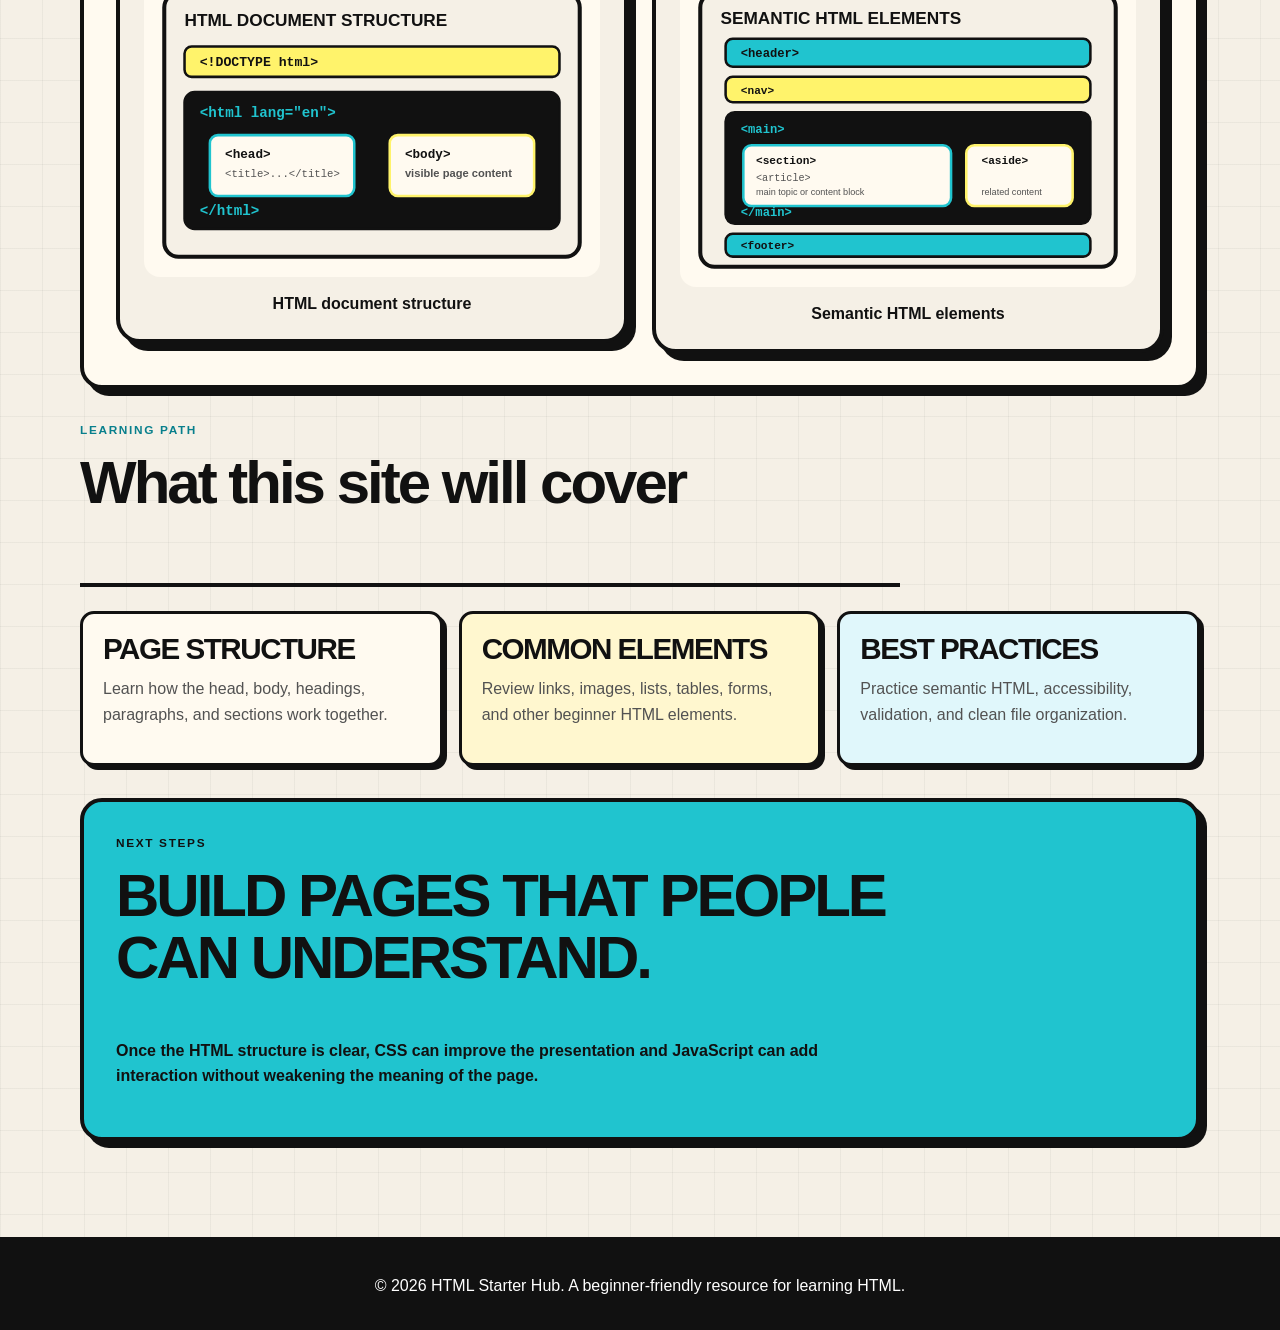
==== commit 1a63f4dd: "Add multimedia diagrams Added two original SVG diagrams and a responsive visual reference section to" ====
--- a/index.html
+++ b/index.html
@@ -82,43 +82,28 @@
             </div>
         </section>
 
-        <section class="lesson-overview" aria-labelledby="lesson-overview-title">
-            <div class="lesson-intro">
+        <section class="content-panel diagram-section" aria-labelledby="diagram-title">
+            <div class="section-heading">
                 <p class="eyebrow">HTML concept map</p>
-                <h2 id="lesson-overview-title">What beginners need to understand first</h2>
+                <h2 id="diagram-title">See HTML structure visually</h2>
                 <p>
-                    HTML gives structure and meaning to web content. Before styling a page,
-                    it helps to understand what each part of the content is supposed to do.
+                    These diagrams show how an HTML page is organized and how semantic
+                    elements help describe the role of each part of the content.
                 </p>
             </div>
 
-            <div class="lesson-list">
-                <article class="lesson-item">
-                    <p class="lesson-number">01</p>
-                    <h3>Structure</h3>
-                    <p>
-                        Organize a page with sections such as the header, main content area,
-                        navigation, and footer.
-                    </p>
-                </article>
+            <div class="diagram-grid">
+                <figure class="diagram-card">
+                    <img src="images/html-structure.svg"
+                        alt="Diagram showing the basic structure of an HTML document with doctype, html, head, and body.">
+                    <figcaption>HTML document structure</figcaption>
+                </figure>
 
-                <article class="lesson-item">
-                    <p class="lesson-number">02</p>
-                    <h3>Meaning</h3>
-                    <p>
-                        Use headings, paragraphs, lists, images, and links to describe the role
-                        of each piece of content.
-                    </p>
-                </article>
-
-                <article class="lesson-item">
-                    <p class="lesson-number">03</p>
-                    <h3>Interaction</h3>
-                    <p>
-                        Use links and forms to help people move through a site, ask questions,
-                        and complete actions.
-                    </p>
-                </article>
+                <figure class="diagram-card">
+                    <img src="images/semantic-elements.svg"
+                        alt="Diagram showing semantic HTML elements including header, nav, main, section, article, aside, and footer.">
+                    <figcaption>Semantic HTML elements</figcaption>
+                </figure>
             </div>
         </section>
 
--- a/css/styles.css
+++ b/css/styles.css
@@ -951,4 +951,75 @@
     *::after {
         transition: none !important;
     }
+}
+
+/* =========================
+   Diagram section
+   ========================= */
+
+.diagram-section {
+    display: grid;
+    gap: 2rem;
+}
+
+.diagram-section .section-heading {
+    max-width: 60ch;
+}
+
+.diagram-grid {
+    display: grid;
+    grid-template-columns: 1fr;
+    gap: 1.5rem;
+    align-items: start;
+}
+
+.diagram-card {
+    margin: 0;
+    padding: 1.25rem;
+    background: #f5f0e6;
+    border: 4px solid #111111;
+    border-radius: 24px;
+    box-shadow: 8px 8px 0 #111111;
+}
+
+.diagram-card img {
+    display: block;
+    width: 100%;
+    height: auto;
+    border-radius: 16px;
+}
+
+.diagram-card figcaption {
+    margin-top: 1rem;
+    font-size: 1rem;
+    font-weight: 700;
+    line-height: 1.4;
+    text-align: center;
+}
+
+/* Tablet */
+@media (min-width: 700px) {
+    .diagram-card {
+        padding: 1.5rem;
+    }
+}
+
+/* Desktop */
+@media (min-width: 1000px) {
+    .diagram-grid {
+        grid-template-columns: repeat(2, minmax(0, 1fr));
+    }
+}
+
+/* Small mobile */
+@media (max-width: 480px) {
+    .diagram-card {
+        padding: 1rem;
+        border-radius: 20px;
+        box-shadow: 6px 6px 0 #111111;
+    }
+
+    .diagram-card figcaption {
+        font-size: 0.95rem;
+    }
 }
